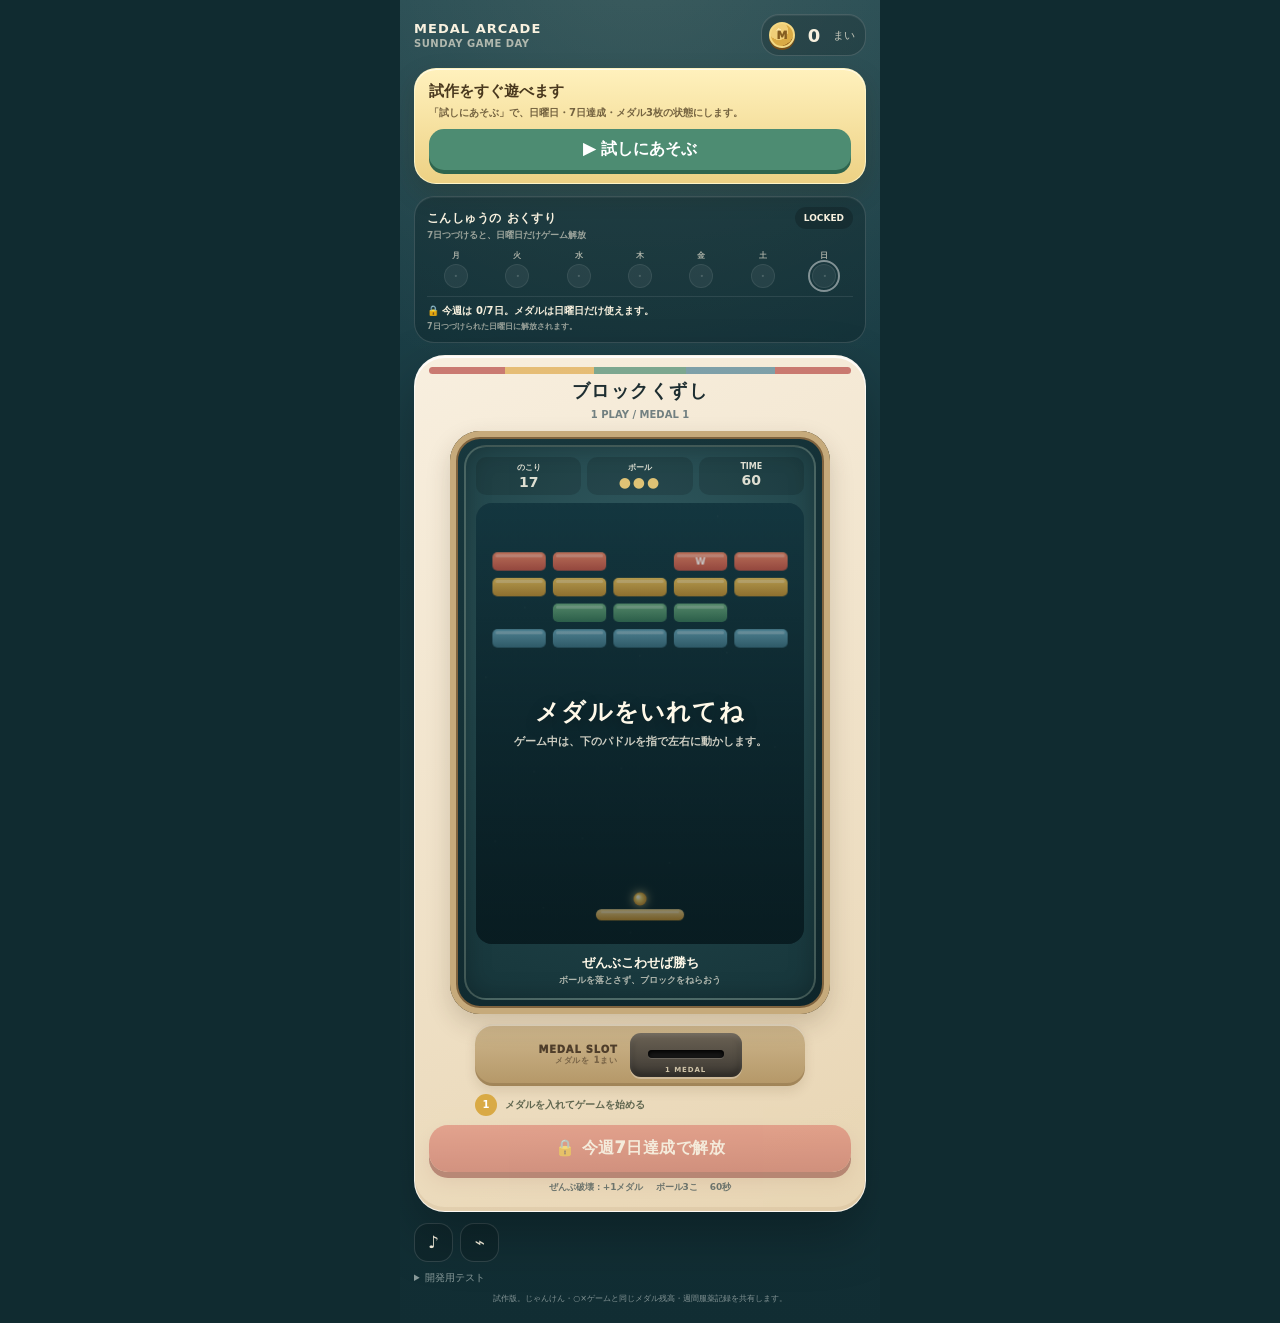
==== games/block-break/index.html @ 0f85711a "Update to おくすりメダル＋ v1.4" ====
<!doctype html>
<html lang="ja">
<head>
<meta charset="utf-8">
<meta name="viewport" content="width=device-width,initial-scale=1,viewport-fit=cover,user-scalable=no">
<meta name="theme-color" content="#18343a">
<title>ブロックくずしアーケード v0.1</title>
<script>if(new URLSearchParams(location.search).get('embed')==='1')document.documentElement.classList.add('embed');</script>
<style>
:root{--gold:#d9aa45;--gold2:#f0cf78;--red:#c95c52;--green:#4d8c72;--blue:#4f8295;--ink:#1e2e31;--shadow:0 22px 55px rgba(0,0,0,.28)}
*{box-sizing:border-box;-webkit-tap-highlight-color:transparent}
html,body{margin:0;width:100%;min-height:100%;background:#102b30;color:var(--ink);font-family:ui-rounded,"Hiragino Maru Gothic ProN","Yu Gothic",system-ui,sans-serif}
body{display:flex;justify-content:center;min-height:100dvh;overflow-x:hidden}
button{font:inherit;color:inherit}
#app{position:relative;width:min(100vw,480px);min-height:100dvh;padding:max(14px,env(safe-area-inset-top)) 14px max(18px,env(safe-area-inset-bottom));background:radial-gradient(circle at 50% -5%,rgba(255,244,197,.12),transparent 34%),linear-gradient(180deg,#214750 0%,#17383f 42%,#112d33 100%);overflow:hidden}
.topbar{display:flex;align-items:center;justify-content:space-between;gap:10px;margin-bottom:12px;color:#f8f1df}
.title{font-weight:900;letter-spacing:.08em;font-size:13px}.subtitle{display:block;font-weight:600;opacity:.64;font-size:10px;margin-top:2px;letter-spacing:.05em}
.wallet{display:flex;align-items:center;gap:8px;padding:7px 10px 7px 7px;border:1px solid rgba(255,255,255,.15);border-radius:18px;background:rgba(0,0,0,.16);box-shadow:inset 0 1px rgba(255,255,255,.06)}
.coinMini{width:26px;height:26px;border-radius:50%;display:grid;place-items:center;background:radial-gradient(circle at 35% 30%,#ffe9a7 0 10%,var(--gold2) 11% 44%,var(--gold) 45% 73%,#a57225 74% 100%);border:2px solid #f5d983;color:#845d20;font-size:11px;font-weight:1000;box-shadow:0 2px 0 #764d17}.wallet b{font-variant-numeric:tabular-nums;font-size:18px;min-width:22px;text-align:center}.wallet span{font-size:11px;opacity:.75}
.demoGuide{display:none;margin:0 0 12px;padding:13px 14px;border-radius:22px;background:linear-gradient(180deg,#fff1bd,#edd184);color:#49381e;box-shadow:0 10px 26px rgba(49,31,8,.18),inset 0 1px rgba(255,255,255,.7);border:1px solid rgba(255,245,200,.9)}.demoGuide.show{display:block}.demoGuide strong{display:block;font-size:15px;margin-bottom:4px}.demoGuide small{display:block;font-size:10px;line-height:1.5;font-weight:700;opacity:.75}.demoStart{margin-top:9px;width:100%;border:0;border-radius:15px;padding:10px 12px;background:#4d8c72;color:white;font-weight:1000;box-shadow:0 4px 0 #2f654e;cursor:pointer}
.weekCard{margin:0 0 12px;padding:10px 12px;border:1px solid rgba(255,255,255,.14);border-radius:20px;background:rgba(5,22,25,.28);color:#f8f1df;box-shadow:inset 0 1px rgba(255,255,255,.05)}
.weekHead{display:flex;align-items:flex-start;justify-content:space-between;gap:10px}.weekHead strong{font-size:12px;letter-spacing:.04em}.weekHead small{display:block;margin-top:2px;font-size:9px;opacity:.58;font-weight:700}.accessBadge{flex:0 0 auto;padding:6px 9px;border-radius:999px;background:rgba(0,0,0,.2);font-size:9px;font-weight:900}.accessBadge.open{background:rgba(77,140,114,.34);color:#dff7e9}.weekDays{display:grid;grid-template-columns:repeat(7,1fr);gap:4px;margin-top:8px}.dayCell{text-align:center;font-size:8px;font-weight:900;opacity:.65}.dayDot{width:24px;height:24px;max-width:100%;border-radius:50%;margin:3px auto 0;display:grid;place-items:center;background:rgba(255,255,255,.09);border:1px solid rgba(255,255,255,.12);color:rgba(255,255,255,.28);font-size:11px}.dayCell.done{opacity:1}.dayCell.done .dayDot{background:radial-gradient(circle at 35% 30%,#ffe9a7 0 9%,#e0b252 10% 52%,#a97425 53% 100%);border-color:#efd27e;color:#75501c}.dayCell.today .dayDot{outline:2px solid rgba(255,255,255,.7);outline-offset:2px}.weekStatus{margin-top:8px;padding-top:7px;border-top:1px solid rgba(255,255,255,.09);font-size:10px;font-weight:800;line-height:1.45}.weekStatus small{display:block;opacity:.58;font-size:8px;margin-top:2px}
.machine{position:relative;background:linear-gradient(155deg,#f8efdf,#e8d5b3);border-radius:31px;padding:15px 14px 17px;box-shadow:var(--shadow),inset 0 2px rgba(255,255,255,.85),inset 0 -4px rgba(117,78,34,.08);border:1px solid rgba(255,255,255,.66);overflow:hidden}.machine:before{content:"";position:absolute;left:14px;right:14px;top:11px;height:7px;border-radius:99px;background:linear-gradient(90deg,#b84d47 0 18%,#dfaa4d 18% 39%,#4d8c72 39% 61%,#4f8295 61% 82%,#b84d47 82%);opacity:.72}.marquee{text-align:center;margin-top:8px;margin-bottom:9px}.marquee strong{display:block;font-size:18px;letter-spacing:.08em}.marquee small{font-size:10px;color:#728081;font-weight:700}
.screenShell{position:relative;margin:0 auto;width:min(96%,380px);border-radius:30px;background:linear-gradient(145deg,#18383e,#0e252a);box-shadow:inset 0 0 0 6px #c6aa7b,inset 0 0 0 8px #80643f,0 10px 24px rgba(55,37,15,.18);padding:14px;overflow:hidden}.screenShell.powerOn{animation:screenPower .58s ease}@keyframes screenPower{0%{filter:brightness(.55)}35%{filter:brightness(1.4)}65%{filter:brightness(.92)}100%{filter:brightness(1)}}
.gameScreen{position:relative;border-radius:22px;background:radial-gradient(circle at 50% 24%,#315a60 0,#21454a 48%,#17363b 100%);border:2px solid rgba(230,219,185,.2);padding:10px;color:#fff9e9;box-shadow:inset 0 0 24px rgba(0,0,0,.25)}
.hud{display:grid;grid-template-columns:1fr 1fr 1fr;gap:6px;margin-bottom:8px}.hudItem{text-align:center;padding:5px 4px;border-radius:10px;background:rgba(0,0,0,.16);font-size:8px;font-weight:800;opacity:.85}.hudItem b{display:block;font-size:14px;margin-top:1px;font-variant-numeric:tabular-nums}.hudItem .balls{letter-spacing:2px;color:#ffd77b}
.canvasWrap{position:relative;width:100%;aspect-ratio:320/430;border-radius:16px;overflow:hidden;background:linear-gradient(#142f37,#0d252b);box-shadow:inset 0 0 0 1px rgba(255,255,255,.08)}canvas{display:block;width:100%;height:100%;touch-action:none}
.overlay{position:absolute;inset:0;display:grid;place-items:center;text-align:center;padding:20px;background:linear-gradient(rgba(6,21,25,.18),rgba(6,21,25,.48));pointer-events:none;opacity:0;transition:.2s}.overlay.show{opacity:1}.overlay strong{font-size:24px;letter-spacing:.05em;text-shadow:0 4px 14px rgba(0,0,0,.35)}.overlay small{display:block;margin-top:6px;font-size:11px;line-height:1.5;opacity:.8;font-weight:700}.overlay .big{font-size:46px}
.gameHint{text-align:center;min-height:34px;display:grid;place-items:center;margin:8px 0 1px}.gameHint strong{font-size:13px}.gameHint small{display:block;font-size:9px;margin-top:2px;opacity:.66;font-weight:700}
.medalInsert{margin:10px auto 0;width:min(100%,330px);display:flex;align-items:center;justify-content:center;gap:12px;padding:9px 12px;border-radius:18px;background:linear-gradient(180deg,#cfb88f,#b49767);box-shadow:inset 0 2px rgba(255,255,255,.45),inset 0 -3px rgba(72,45,17,.18),0 5px 12px rgba(73,47,20,.12)}.medalInsert .label{text-align:right;color:#4f3e2b;font-weight:1000;font-size:10px;line-height:1.25;letter-spacing:.08em}.medalInsert .label small{display:block;font-size:8px;opacity:.62}.medalSlot{position:relative;width:112px;height:44px;border-radius:11px;background:linear-gradient(180deg,#6b6254,#3d3933);box-shadow:inset 0 2px 5px rgba(255,255,255,.13),inset 0 -4px 8px rgba(0,0,0,.35),0 2px 0 rgba(255,255,255,.3);overflow:hidden}.medalSlot:before{content:"";position:absolute;left:18px;right:18px;top:17px;height:8px;border-radius:99px;background:#161616;box-shadow:inset 0 2px 4px #000,0 1px rgba(255,255,255,.15)}.medalSlot:after{content:"1 MEDAL";position:absolute;left:0;right:0;bottom:3px;text-align:center;color:#cfc3a8;font-size:7px;font-weight:900;letter-spacing:.13em}.medalSlot.flash{animation:slotFlash .52s ease}@keyframes slotFlash{35%{box-shadow:0 0 0 3px rgba(255,216,119,.6),0 0 28px rgba(255,198,70,.85),inset 0 0 15px rgba(255,225,134,.5)}}
.controls{margin-top:9px;display:grid;gap:8px}.playBtn{width:100%;border:0;border-radius:19px;padding:13px 15px;background:linear-gradient(180deg,#d86459,#b7443f);box-shadow:0 6px 0 #812e2b,0 10px 18px rgba(110,40,35,.19);color:white;font-weight:1000;letter-spacing:.03em;cursor:pointer}.playBtn:active:not(:disabled){transform:translateY(4px);box-shadow:0 2px 0 #812e2b}.playBtn:disabled{opacity:.48;cursor:default}.cost{opacity:.78;font-size:10px;margin-left:4px}.startSteps{margin:8px auto 0;width:min(100%,330px);display:flex;align-items:center;gap:8px;color:#5f664f;font-size:10px;font-weight:800}.startSteps b{width:22px;height:22px;border-radius:50%;display:grid;place-items:center;background:#d9aa45;color:white;flex:0 0 auto}
.rules{display:flex;justify-content:center;gap:12px;flex-wrap:wrap;margin-top:9px;color:#6c766f;font-size:9px;font-weight:800}.utility{margin-top:11px;display:flex;align-items:center;justify-content:space-between;gap:8px;color:#e6eee9}.toggles{display:flex;gap:7px}.iconBtn{width:39px;height:39px;border:1px solid rgba(255,255,255,.14);border-radius:14px;background:rgba(0,0,0,.14);color:#f7f1df;font-size:17px}.iconBtn[aria-pressed="false"]{opacity:.42}.devTools{margin-top:9px;color:#d8e2dd;font-size:10px}.devTools summary{cursor:pointer;opacity:.6}.testBtn{border:1px solid rgba(255,255,255,.14);border-radius:13px;background:rgba(0,0,0,.12);color:#e6eee9;padding:8px 10px;font-size:9px;font-weight:800;cursor:pointer}.note{margin:8px 5px 0;text-align:center;color:rgba(235,242,237,.52);font-size:8px;line-height:1.5}
.flyMedal{position:fixed;z-index:999;width:42px;height:42px;border-radius:50%;display:grid;place-items:center;background:radial-gradient(circle at 35% 30%,#fff0b4 0 10%,#f1d078 11% 44%,#d5a33d 45% 74%,#98601b 75% 100%);border:3px solid #f7da87;color:#7c5319;font-size:13px;font-weight:1000;box-shadow:0 7px 15px rgba(61,37,9,.32);pointer-events:none;opacity:0}.coinReward{position:absolute;left:50%;top:48%;z-index:60;width:60px;height:60px;border-radius:50%;display:grid;place-items:center;background:radial-gradient(circle at 34% 28%,#fff0b3 0 10%,#efcb70 11% 45%,#d6a643 46% 76%,#98631e 77% 100%);border:4px solid #f7db88;color:#7d541b;font-weight:1000;opacity:0;transform:translate(-50%,-50%) scale(.4);pointer-events:none;box-shadow:0 10px 24px rgba(77,46,11,.28)}.coinReward.go{animation:coinReward 1.1s cubic-bezier(.17,.78,.25,1) forwards}@keyframes coinReward{20%{opacity:1;transform:translate(-50%,-65%) scale(1.15) rotate(8deg)}68%{opacity:1;transform:translate(-50%,-92%) scale(1)}100%{opacity:0;transform:translate(-50%,-130%) scale(.75)}}
@media(max-width:360px){.screenShell{padding:11px}.gameScreen{padding:8px}.weekCard{padding:9px}.hudItem b{font-size:12px}}
@media(prefers-reduced-motion:reduce){*,*:before,*:after{animation-duration:.01ms!important;animation-iteration-count:1!important}}
</style>
<style id="arcade-embed-style">
html.embed,html.embed body{background:#173740!important;min-height:100%!important}
html.embed body{display:block!important;overflow:auto!important}
html.embed #app{width:100%!important;min-height:100vh!important;padding:8px!important;background:transparent!important}
html.embed .topbar,
html.embed .weekCard,
html.embed .utility,
html.embed .note,
html.embed .noteText,
html.embed .devTools,
html.embed details.devTools,
html.embed .demoGuide,
html.embed .startOverlay{display:none!important}
html.embed .machine{margin:0 auto!important;max-width:470px!important;box-shadow:none!important}
html.embed .screenShell{max-width:100%!important}
html.embed .gameScreen{max-height:none!important}
</style>
</head>
<body>
<div id="app">
  <header class="topbar"><div class="title">MEDAL ARCADE<span class="subtitle">SUNDAY GAME DAY</span></div><div class="wallet"><div class="coinMini">M</div><b id="medalCount">0</b><span>まい</span></div></header>
  <section class="demoGuide" id="demoGuide"><strong>試作をすぐ遊べます</strong><small>「試しにあそぶ」で、日曜日・7日達成・メダル3枚の状態にします。</small><button class="demoStart" id="demoStartBtn">▶ 試しにあそぶ</button></section>
  <section class="weekCard"><div class="weekHead"><div><strong>こんしゅうの おくすり</strong><small>7日つづけると、日曜日だけゲーム解放</small></div><span class="accessBadge" id="accessBadge">LOCKED</span></div><div class="weekDays" id="weekDays"></div><div class="weekStatus" id="weekStatus"></div></section>
  <main class="machine" id="machine">
    <div class="marquee"><strong>ブロックくずし</strong><small>1 PLAY / MEDAL 1</small></div>
    <section class="screenShell" id="screenShell"><div class="gameScreen">
      <div class="hud"><div class="hudItem">のこり<b id="brickCount">20</b></div><div class="hudItem">ボール<b class="balls" id="lifeCount">●●●</b></div><div class="hudItem">TIME<b id="timeCount">60</b></div></div>
      <div class="canvasWrap" id="canvasWrap"><canvas id="game" width="320" height="430" aria-label="ブロックくずしゲーム"></canvas><div class="overlay show" id="overlay"><div><strong>メダルをいれてね</strong><small>ゲーム中は、下のパドルを指で左右に動かします。</small></div></div></div>
      <div class="gameHint" id="gameHint"><div><strong>ぜんぶこわせば勝ち</strong><small>ボールを落とさず、ブロックをねらおう</small></div></div>
    </div></section>
    <div class="medalInsert"><div class="label">MEDAL SLOT<small>メダルを 1まい</small></div><div class="medalSlot" id="medalSlot"></div></div>
    <div class="startSteps" id="startSteps"><b>1</b><span>メダルを入れてゲームを始める</span></div>
    <div class="controls"><button class="playBtn" id="playBtn">🪙 メダルを入れてスタート <span class="cost">-1</span></button></div>
    <div class="rules"><span>ぜんぶ破壊：+1メダル</span><span>ボール3こ</span><span>60秒</span></div>
    <div class="coinReward" id="coinReward">+1</div>
  </main>
  <div class="utility"><div class="toggles"><button class="iconBtn" id="soundBtn" aria-label="音のオン・オフ" aria-pressed="true">♪</button><button class="iconBtn" id="vibeBtn" aria-label="振動のオン・オフ" aria-pressed="true">⌁</button></div></div>
  <details class="devTools"><summary>開発用テスト</summary><div class="utility"><button class="testBtn" id="testMedalBtn">今日の服薬完了 +1</button></div><div class="utility"><button class="testBtn" id="testWeekBtn">今週7日達成</button><button class="testBtn" id="testSundayBtn">日曜として確認</button></div></details>
  <p class="note">試作版。じゃんけん・○×ゲームと同じメダル残高・週間服薬記録を共有します。</p><div class="flyMedal" id="flyMedal">M</div>
</div>
<script>
(()=>{
'use strict';
const STORE='medicine-medal-arcade-wallet-v2',LEGACY_STORE='medicine-medal-arcade-wallet-v1',SETTINGS='medicine-medal-arcade-settings-v1',ADHERENCE='medicine-medal-weekly-adherence-v1',DEBUG='medicine-medal-arcade-debug-v1',TZ='Asia/Tokyo';
const W=320,H=430,ROUND_SEC=60;
const $=id=>document.getElementById(id);
const canvas=$('game'),ctx=canvas.getContext('2d');
const medalCount=$('medalCount'),playBtn=$('playBtn'),demoGuide=$('demoGuide'),demoStartBtn=$('demoStartBtn'),weekDays=$('weekDays'),weekStatus=$('weekStatus'),accessBadge=$('accessBadge'),medalSlot=$('medalSlot'),flyMedal=$('flyMedal'),screenShell=$('screenShell'),overlay=$('overlay'),brickCount=$('brickCount'),lifeCount=$('lifeCount'),timeCount=$('timeCount'),gameHint=$('gameHint'),coinReward=$('coinReward'),soundBtn=$('soundBtn'),vibeBtn=$('vibeBtn');
let wallet=loadWallet(),settings=loadJson(SETTINGS,{sound:true,vibe:true}),adherence=loadJson(ADHERENCE,{doneDates:{}}),debug=loadJson(DEBUG,{sunday:false});if(!adherence.doneDates)adherence.doneDates={};
let state='idle',audio=null,raf=0,last=0,roundEnd=0,lives=3,bricks=[],powerUps=[],particles=[],wideUntil=0,launchAt=0,shake=0;
let paddle={x:W/2-43,y:H-34,w:86,h:11,targetX:W/2};
let ball={x:W/2,y:H-53,r:6.5,vx:145,vy:-230,stuck:true};
initEvents();resetScene();renderAll();renderSettings();requestAnimationFrame(loop);

function initEvents(){
  playBtn.addEventListener('click',startPlay);demoStartBtn.addEventListener('click',enableDemo);
  soundBtn.addEventListener('click',()=>{settings.sound=!settings.sound;saveSettings();renderSettings();if(settings.sound)tone(520,.05,.025)});vibeBtn.addEventListener('click',()=>{settings.vibe=!settings.vibe;saveSettings();renderSettings();vibrate(8)});
  $('testMedalBtn').addEventListener('click',markMedicationDone);$('testWeekBtn').addEventListener('click',()=>{weekKeys().forEach(k=>adherence.doneDates[k]=true);saveAdherence();renderAll();tone(660,.06,.025);setTimeout(()=>tone(880,.08,.02),75)});$('testSundayBtn').addEventListener('click',()=>{debug.sunday=!debug.sunday;localStorage.setItem(DEBUG,JSON.stringify(debug));renderAll()});
  const move=e=>{const r=canvas.getBoundingClientRect(),x=(e.clientX-r.left)/r.width*W;paddle.targetX=clamp(x,24,W-24);if(state==='ready'&&ball.stuck){paddle.x=clamp(paddle.targetX-paddle.w/2,5,W-paddle.w-5);attachBall();}};
  canvas.addEventListener('pointerdown',e=>{canvas.setPointerCapture?.(e.pointerId);move(e)});canvas.addEventListener('pointermove',e=>{if(e.buttons||state==='playing'||state==='ready')move(e)});
}
function enableDemo(){debug.sunday=true;localStorage.setItem(DEBUG,JSON.stringify(debug));weekKeys().forEach(k=>adherence.doneDates[k]=true);saveAdherence();if(wallet<3){wallet=3;saveWallet()}renderAll();overlay.className='overlay show';overlay.innerHTML='<div><strong>じゅんびOK！</strong><small>下の「メダルを入れてスタート」を押してください。</small></div>';tone(523,.06,.025);setTimeout(()=>tone(659,.07,.025),80);setTimeout(()=>medalSlot.scrollIntoView({behavior:'smooth',block:'center'}),70)}
function startPlay(){if(['inserting','ready','playing'].includes(state))return;if(!isUnlocked()){showOverlay('まだ解放されていません',isSunday()?'今週7日すべての服薬で解放':'メダルは日曜日に使えます');tone(220,.08,.015);vibrate(10);return}if(wallet<1){showOverlay('メダルがありません','服薬できた日に1枚ずつ貯まります');tone(220,.08,.015);return}state='inserting';playBtn.disabled=true;showOverlay('メダル投入中','チャリン…');$('startSteps').innerHTML='<b>2</b><span>メダルが入ったら、パドルを左右に動かす</span>';animateMedalInsert()}
function animateMedalInsert(){const from=document.querySelector('.coinMini').getBoundingClientRect(),to=medalSlot.getBoundingClientRect(),sx=from.left+from.width/2-21,sy=from.top+from.height/2-21,ex=to.left+to.width/2-21,ey=to.top+14-21,dx=ex-sx,dy=ey-sy;flyMedal.style.left=sx+'px';flyMedal.style.top=sy+'px';flyMedal.style.opacity='1';const anim=flyMedal.animate([{transform:'translate(0,0) rotateY(0deg) scale(.76)',opacity:1},{transform:`translate(${dx*.45}px,${dy*.30-42}px) rotateY(420deg) rotateZ(16deg) scale(1.04)`,opacity:1,offset:.46},{transform:`translate(${dx}px,${dy}px) rotateY(810deg) scale(.78)`,opacity:1,offset:.84},{transform:`translate(${dx}px,${dy+12}px) rotateY(900deg) scale(.18,.75)`,opacity:0}],{duration:760,easing:'cubic-bezier(.22,.8,.28,1)',fill:'forwards'});tone(720,.025,.018,'triangle');setTimeout(()=>tone(890,.025,.015,'triangle'),180);setTimeout(()=>{wallet--;saveWallet();renderAll();medalSlot.classList.remove('flash');void medalSlot.offsetWidth;medalSlot.classList.add('flash');tone(1040,.035,.026,'triangle');setTimeout(()=>tone(640,.07,.025,'square'),45);vibrate([8,28,10])},625);anim.onfinish=()=>{flyMedal.style.opacity='0';flyMedal.getAnimations().forEach(a=>a.cancel());setTimeout(beginRound,120)}}
function beginRound(){state='ready';lives=3;wideUntil=0;powerUps=[];particles=[];paddle.w=86;paddle.x=W/2-paddle.w/2;paddle.targetX=W/2;makeBricks();resetBall();screenShell.classList.remove('powerOn');void screenShell.offsetWidth;screenShell.classList.add('powerOn');roundEnd=performance.now()+ROUND_SEC*1000;launchAt=performance.now()+1100;showOverlay('パドルを左右に！','ボールは自動でスタートします');$('startSteps').innerHTML='<b>2</b><span>画面を指で左右に動かして、パドルを操作</span>';tone(392,.05,.02);setTimeout(()=>tone(523,.06,.022),70);renderAll()}
function resetScene(){makeBricks();resetBall();}
function makeBricks(){bricks=[];const patterns=[
  [[1,1,1,1,1],[1,1,1,1,1],[1,1,1,1,1],[0,1,1,1,0]],
  [[1,1,1,1,1],[0,1,1,1,0],[1,1,1,1,1],[1,0,1,0,1]],
  [[0,1,1,1,0],[1,1,1,1,1],[1,1,1,1,1],[0,1,1,1,0]],
  [[1,1,0,1,1],[1,1,1,1,1],[0,1,1,1,0],[1,1,1,1,1]]
];const pat=patterns[Math.floor(Math.random()*patterns.length)],cols=5,bw=52,bh=18,gap=7,left=(W-(cols*bw+(cols-1)*gap))/2,top=48;let eligible=[];pat.forEach((row,r)=>row.forEach((on,c)=>{if(!on)return;const b={x:left+c*(bw+gap),y:top+r*(bh+gap),w:bw,h:bh,row:r,alive:true,power:false};bricks.push(b);eligible.push(b)}));if(eligible.length){eligible[Math.floor(Math.random()*eligible.length)].power=true}updateHud()}
function resetBall(){ball.x=paddle.x+paddle.w/2;ball.y=paddle.y-10;ball.vx=(Math.random()<.5?-1:1)*(125+Math.random()*45);ball.vy=-235;ball.stuck=true}
function attachBall(){ball.x=paddle.x+paddle.w/2;ball.y=paddle.y-ball.r-2}
function launchBall(){if(!ball.stuck)return;ball.stuck=false;state='playing';overlay.className='overlay';tone(600,.04,.022,'square');vibrate(5)}
function loop(t){const dt=Math.min(.033,(t-last||16.7)/1000);last=t;if(state==='ready'||state==='playing')update(dt,t);draw(t);raf=requestAnimationFrame(loop)}
function update(dt,t){paddle.w=t<wideUntil?118:86;paddle.x=lerp(paddle.x,clamp(paddle.targetX-paddle.w/2,5,W-paddle.w-5),Math.min(1,dt*16));if(ball.stuck){attachBall();if(t>=launchAt)launchBall()}else{stepBall(dt)}updatePowerUps(dt,t);updateParticles(dt);if(t>=roundEnd&&['ready','playing'].includes(state))finish(false,'じかんぎれ');updateHud();if(shake>0)shake=Math.max(0,shake-dt)}
function stepBall(dt){const steps=2;for(let s=0;s<steps;s++){const d=dt/steps;ball.x+=ball.vx*d;ball.y+=ball.vy*d;if(ball.x-ball.r<0){ball.x=ball.r;ball.vx=Math.abs(ball.vx);wallSound()}if(ball.x+ball.r>W){ball.x=W-ball.r;ball.vx=-Math.abs(ball.vx);wallSound()}if(ball.y-ball.r<0){ball.y=ball.r;ball.vy=Math.abs(ball.vy);wallSound()}
    if(ball.vy>0&&circleRect(ball,paddle)){ball.y=paddle.y-ball.r-1;const rel=clamp((ball.x-(paddle.x+paddle.w/2))/(paddle.w/2),-1,1),speed=clamp(Math.hypot(ball.vx,ball.vy)*1.018,245,330),vx=rel*speed*.83;ball.vx=vx;ball.vy=-Math.sqrt(Math.max(80,speed*speed-vx*vx));tone(520+Math.abs(rel)*120,.035,.018,'square');vibrate(3)}
    for(const b of bricks){if(!b.alive||!circleRect(ball,b))continue;b.alive=false;const cx=ball.x,cy=ball.y,prevX=cx-ball.vx*d,prevY=cy-ball.vy*d;if(prevY+ball.r<=b.y||prevY-ball.r>=b.y+b.h)ball.vy*=-1;else ball.vx*=-1;spawnBurst(b.x+b.w/2,b.y+b.h/2,b.row);if(b.power)spawnPower(b.x+b.w/2,b.y+b.h/2);tone(700+b.row*75,.035,.025,'square');vibrate(4);const speed=Math.min(340,Math.hypot(ball.vx,ball.vy)*1.006),ang=Math.atan2(ball.vy,ball.vx);ball.vx=Math.cos(ang)*speed;ball.vy=Math.sin(ang)*speed;updateHud();if(bricks.every(x=>!x.alive)){finish(true,'ぜんぶこわした！');return}break}
    if(ball.y-ball.r>H){loseBall();return}
  }}
function loseBall(){lives--;shake=.3;vibrate(15);tone(260,.08,.018,'sawtooth');if(lives<=0){finish(false,'ボールがなくなった');return}state='ready';resetBall();launchAt=performance.now()+950;showOverlay('もう1こ！',`のこりボール ${lives}`);setTimeout(()=>{if(state==='ready')overlay.className='overlay'},700);updateHud()}
function spawnPower(x,y){powerUps.push({x,y,w:22,h:12,vy:95,alive:true})}
function updatePowerUps(dt,t){for(const p of powerUps){if(!p.alive)continue;p.y+=p.vy*dt;if(rectHit(p,paddle)){p.alive=false;wideUntil=t+8000;tone(880,.06,.026,'triangle');setTimeout(()=>tone(1100,.08,.018,'triangle'),70);vibrate([5,25,8]);gameHint.innerHTML='<div><strong>WIDE!</strong><small>8秒だけパドルが広くなります</small></div>'}if(p.y>H+30)p.alive=false}}
function spawnBurst(x,y,row){for(let i=0;i<6;i++)particles.push({x,y,vx:(Math.random()-.5)*110,vy:(Math.random()-.7)*95,life:.45+Math.random()*.25,row})}
function updateParticles(dt){for(const p of particles){p.x+=p.vx*dt;p.y+=p.vy*dt;p.vy+=120*dt;p.life-=dt}particles=particles.filter(p=>p.life>0)}
function finish(win,reason){if(!['ready','playing'].includes(state))return;state='over';overlay.className='overlay show';if(win){overlay.innerHTML='<div><strong>クリア！</strong><small>メダルを1枚GET</small></div>';gameHint.innerHTML='<div><strong>かった！</strong><small>次の日曜日にも使えるメダルが増えました</small></div>';tone(523,.07,.028);setTimeout(()=>tone(659,.08,.03),85);setTimeout(()=>tone(784,.13,.035),170);vibrate([12,35,18]);setTimeout(awardMedal,280)}else{overlay.innerHTML=`<div><strong>今回はここまで</strong><small>${reason}</small></div>`;gameHint.innerHTML='<div><strong>ゲーム終了</strong><small>残りメダルがあれば、今日また挑戦できます</small></div>';tone(310,.08,.018);setTimeout(()=>tone(240,.12,.016),85);vibrate(16)}renderAll()}
function awardMedal(){coinReward.classList.remove('go');void coinReward.offsetWidth;coinReward.classList.add('go');setTimeout(()=>{wallet++;saveWallet();renderAll();coinPulseTop()},560)}
function draw(t){ctx.save();if(shake>0)ctx.translate((Math.random()-.5)*4,(Math.random()-.5)*3);ctx.clearRect(0,0,W,H);const g=ctx.createLinearGradient(0,0,0,H);g.addColorStop(0,'#173e48');g.addColorStop(1,'#0b2329');ctx.fillStyle=g;ctx.fillRect(0,0,W,H);drawStars(t);drawBricks();drawPowerUps();drawPaddle();drawBall();drawParticles();ctx.restore()}
function drawStars(t){ctx.fillStyle='rgba(255,255,255,.045)';for(let i=0;i<18;i++){const x=(i*47)%W,y=(i*83+(t*.006*(i%3+1)))%H;ctx.fillRect(x,y,1.5,1.5)}}
function drawBricks(){const colors=[['#e98769','#bd5549'],['#e6c05d','#b98c35'],['#6dae83','#39785b'],['#68a8bd','#3e7485']];for(const b of bricks){if(!b.alive)continue;const [a,c]=colors[b.row%colors.length],gr=ctx.createLinearGradient(0,b.y,0,b.y+b.h);gr.addColorStop(0,a);gr.addColorStop(1,c);ctx.fillStyle=gr;roundRect(ctx,b.x,b.y,b.w,b.h,5);ctx.fill();ctx.fillStyle='rgba(255,255,255,.25)';roundRect(ctx,b.x+3,b.y+2,b.w-6,3,2);ctx.fill();if(b.power){ctx.fillStyle='rgba(255,255,255,.95)';ctx.font='900 9px system-ui';ctx.textAlign='center';ctx.textBaseline='middle';ctx.fillText('W',b.x+b.w/2,b.y+b.h/2+1)}}}
function drawPaddle(){const gr=ctx.createLinearGradient(0,paddle.y,0,paddle.y+paddle.h);gr.addColorStop(0,'#ffe19a');gr.addColorStop(1,'#d59a32');ctx.fillStyle=gr;roundRect(ctx,paddle.x,paddle.y,paddle.w,paddle.h,6);ctx.fill();ctx.fillStyle='rgba(255,255,255,.32)';roundRect(ctx,paddle.x+5,paddle.y+2,paddle.w-10,2,2);ctx.fill()}
function drawBall(){ctx.save();ctx.shadowColor='rgba(255,240,170,.75)';ctx.shadowBlur=10;const gr=ctx.createRadialGradient(ball.x-2,ball.y-2,1,ball.x,ball.y,ball.r);gr.addColorStop(0,'#fffbe7');gr.addColorStop(.35,'#f8d66c');gr.addColorStop(1,'#c78c2b');ctx.fillStyle=gr;ctx.beginPath();ctx.arc(ball.x,ball.y,ball.r,0,Math.PI*2);ctx.fill();ctx.restore()}
function drawPowerUps(){for(const p of powerUps){if(!p.alive)continue;ctx.fillStyle='#7bc4d4';roundRect(ctx,p.x-p.w/2,p.y-p.h/2,p.w,p.h,6);ctx.fill();ctx.fillStyle='#fff';ctx.font='900 8px system-ui';ctx.textAlign='center';ctx.textBaseline='middle';ctx.fillText('W',p.x,p.y+.5)}}
function drawParticles(){for(const p of particles){ctx.globalAlpha=clamp(p.life/.6,0,1);ctx.fillStyle=['#ef8b70','#e8c35f','#6eae83','#69a9bd'][p.row%4];ctx.fillRect(p.x,p.y,4,4)}ctx.globalAlpha=1}
function showOverlay(main,sub){overlay.className='overlay show';overlay.innerHTML=`<div><strong>${main}</strong><small>${sub}</small></div>`}
function updateHud(){brickCount.textContent=bricks.filter(b=>b.alive).length;lifeCount.textContent='●'.repeat(Math.max(0,lives))+'○'.repeat(Math.max(0,3-lives));const remain=['ready','playing'].includes(state)?Math.max(0,Math.ceil((roundEnd-performance.now())/1000)):ROUND_SEC;timeCount.textContent=remain}
function circleRect(c,r){const nx=clamp(c.x,r.x,r.x+r.w),ny=clamp(c.y,r.y,r.y+r.h),dx=c.x-nx,dy=c.y-ny;return dx*dx+dy*dy<c.r*c.r}
function rectHit(a,b){return a.x-a.w/2<b.x+b.w&&a.x+a.w/2>b.x&&a.y-a.h/2<b.y+b.h&&a.y+a.h/2>b.y}
function roundRect(c,x,y,w,h,r){const rr=Math.min(r,w/2,h/2);c.beginPath();c.moveTo(x+rr,y);c.arcTo(x+w,y,x+w,y+h,rr);c.arcTo(x+w,y+h,x,y+h,rr);c.arcTo(x,y+h,x,y,rr);c.arcTo(x,y,x+w,y,rr);c.closePath()}
function wallSound(){tone(360,.018,.009,'square')}
function coinPulseTop(){document.querySelector('.coinMini').animate([{transform:'scale(1)'},{transform:'scale(1.28) rotate(-8deg)'},{transform:'scale(1)'}],{duration:360,easing:'cubic-bezier(.2,1.5,.35,1)'})}
function markMedicationDone(){const key=currentDateKey();if(adherence.doneDates[key])return;adherence.doneDates[key]=true;saveAdherence();wallet++;saveWallet();renderAll();coinPulseTop();tone(660,.06,.025);setTimeout(()=>tone(880,.08,.02),75)}
function renderAll(){renderWallet();renderWeek();renderAccess();updateHud()}
function renderWallet(){medalCount.textContent=wallet}
function renderWeek(){const keys=weekKeys(),names=['月','火','水','木','金','土','日'],today=currentDateKey();weekDays.innerHTML='';keys.forEach((k,i)=>{const d=document.createElement('div');d.className='dayCell'+(adherence.doneDates[k]?' done':'')+(k===today?' today':'');d.innerHTML=`${names[i]}<div class="dayDot">${adherence.doneDates[k]?'M':'・'}</div>`;weekDays.appendChild(d)});const count=keys.filter(k=>adherence.doneDates[k]).length;if(isUnlocked()){accessBadge.textContent='OPEN';accessBadge.classList.add('open');weekStatus.innerHTML=`🎮 <b>今日はゲームの日！</b> ${wallet}枚つかえます。<small>勝って増えたメダルも今日使えます。</small>`}else{accessBadge.textContent='LOCKED';accessBadge.classList.remove('open');weekStatus.innerHTML=`🔒 今週は ${count}/7日。メダルは日曜日だけ使えます。<small>7日つづけられた日曜日に解放されます。</small>`}$('testSundayBtn').textContent=debug.sunday?'実際の曜日に戻す':'日曜として確認';demoGuide.classList.toggle('show',!isUnlocked())}
function renderAccess(){const playable=isUnlocked()&&wallet>0&&(state==='idle'||state==='over');playBtn.disabled=!playable;if(['ready','playing','inserting'].includes(state)){playBtn.disabled=true;return}if(!isSunday())playBtn.innerHTML='🔒 日曜日に解放';else if(!weekComplete())playBtn.innerHTML='🔒 今週7日達成で解放';else if(wallet<1)playBtn.innerHTML='メダルがありません';else playBtn.innerHTML='🪙 メダルを入れてスタート <span class="cost">-1</span>'}
function isUnlocked(){return isSunday()&&weekComplete()}function isSunday(){return dayOfWeek(currentDateKey())===0}function weekComplete(){return weekKeys().every(k=>!!adherence.doneDates[k])}function weekKeys(){const start=weekStartKey(currentDateKey());return Array.from({length:7},(_,i)=>addDaysKey(start,i))}function currentDateKey(){const real=todayJstKey();return debug.sunday?addDaysKey(weekStartKey(real),6):real}function todayJstKey(){const parts=new Intl.DateTimeFormat('en-CA',{timeZone:TZ,year:'numeric',month:'2-digit',day:'2-digit'}).formatToParts(new Date()),p=Object.fromEntries(parts.filter(x=>x.type!=='literal').map(x=>[x.type,x.value]));return `${p.year}-${p.month}-${p.day}`}function weekStartKey(key){const d=parseKey(key),day=d.getUTCDay(),offset=(day+6)%7;d.setUTCDate(d.getUTCDate()-offset);return keyFromDate(d)}function addDaysKey(key,n){const d=parseKey(key);d.setUTCDate(d.getUTCDate()+n);return keyFromDate(d)}function dayOfWeek(key){return parseKey(key).getUTCDay()}function parseKey(key){return new Date(key+'T00:00:00Z')}function keyFromDate(d){return `${d.getUTCFullYear()}-${String(d.getUTCMonth()+1).padStart(2,'0')}-${String(d.getUTCDate()).padStart(2,'0')}`}
function saveWallet(){localStorage.setItem(STORE,String(wallet))}function saveSettings(){localStorage.setItem(SETTINGS,JSON.stringify(settings))}function saveAdherence(){localStorage.setItem(ADHERENCE,JSON.stringify(adherence))}function loadWallet(){const own=parseInt(localStorage.getItem(STORE),10);if(Number.isFinite(own))return own;const legacy=parseInt(localStorage.getItem(LEGACY_STORE),10),v=Number.isFinite(legacy)?legacy:0;localStorage.setItem(STORE,String(v));return v}function loadJson(k,f){try{return {...f,...JSON.parse(localStorage.getItem(k)||'{}')}}catch(_){return f}}function renderSettings(){soundBtn.setAttribute('aria-pressed',String(settings.sound));vibeBtn.setAttribute('aria-pressed',String(settings.vibe))}
function tone(freq,dur=.08,vol=.02,type='square'){if(!settings.sound)return;try{audio=audio||new (window.AudioContext||window.webkitAudioContext)();const o=audio.createOscillator(),g=audio.createGain();o.type=type;o.frequency.value=freq;g.gain.setValueAtTime(.0001,audio.currentTime);g.gain.exponentialRampToValueAtTime(vol,audio.currentTime+.008);g.gain.exponentialRampToValueAtTime(.0001,audio.currentTime+dur);o.connect(g);g.connect(audio.destination);o.start();o.stop(audio.currentTime+dur+.02)}catch(_){}}function vibrate(p){if(settings.vibe&&navigator.vibrate)navigator.vibrate(p)}function clamp(v,a,b){return Math.max(a,Math.min(b,v))}function lerp(a,b,t){return a+(b-a)*t}
})();
</script>
</body>
</html>
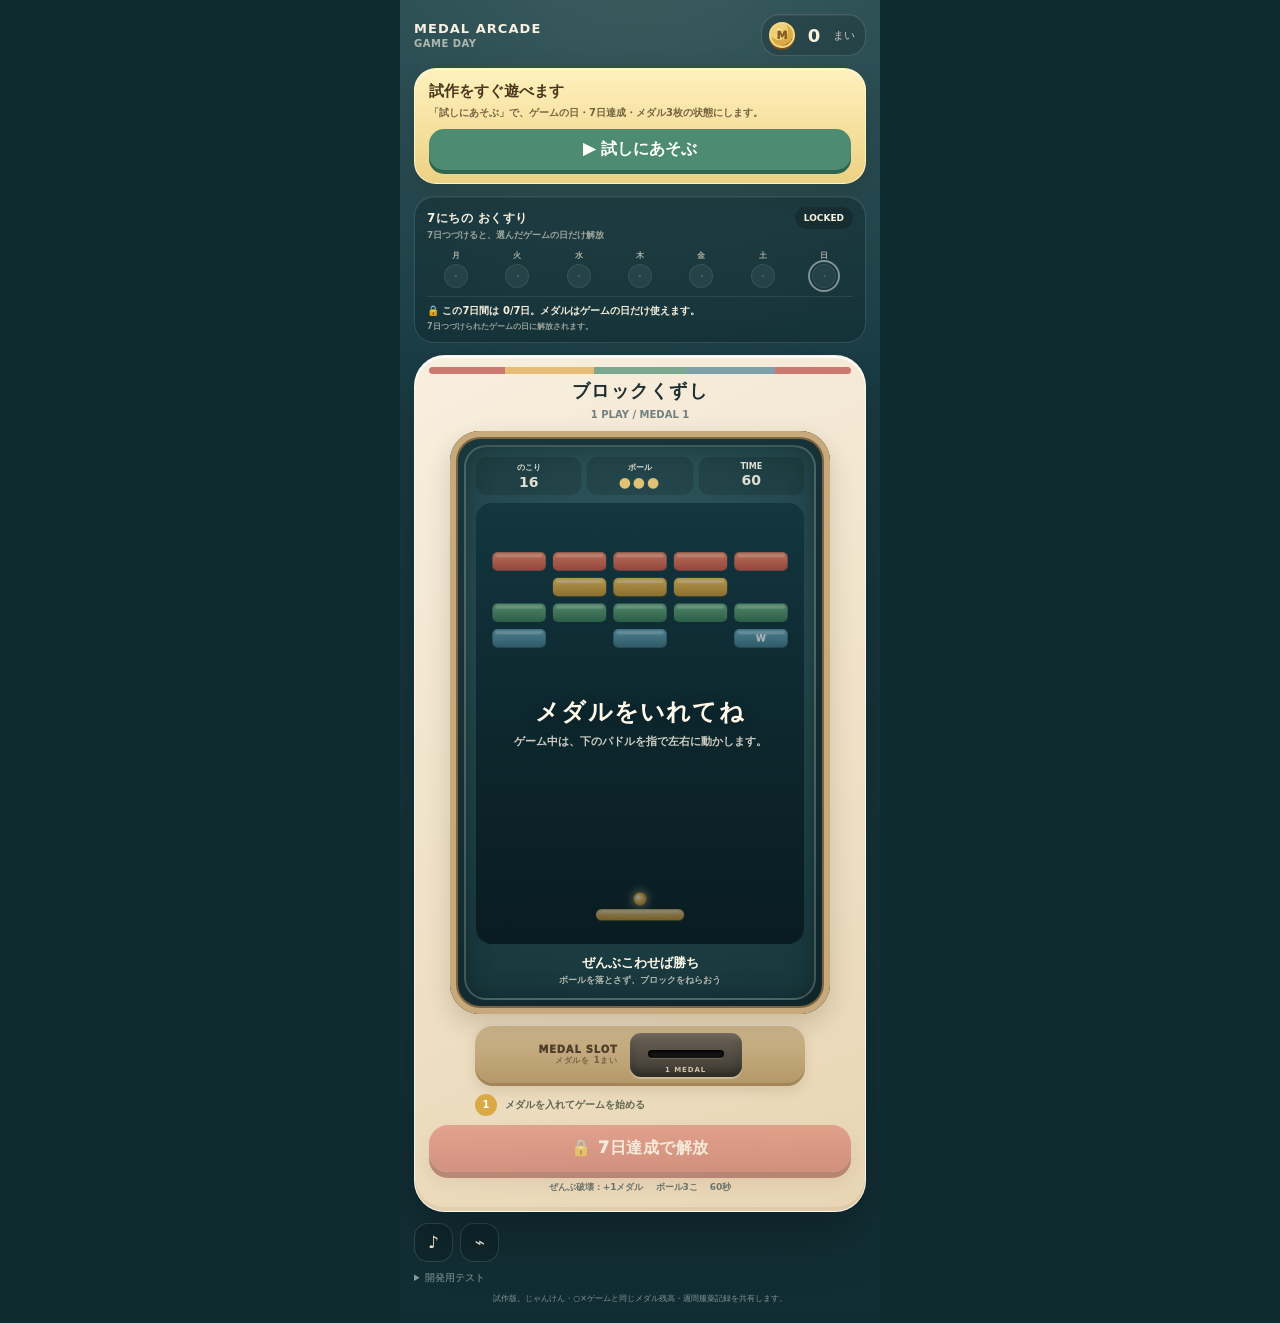
==== commit 6a260f42: "Add multi-day game schedule settings" ====
--- a/games/block-break/index.html
+++ b/games/block-break/index.html
@@ -54,9 +54,9 @@
 </head>
 <body>
 <div id="app">
-  <header class="topbar"><div class="title">MEDAL ARCADE<span class="subtitle">SUNDAY GAME DAY</span></div><div class="wallet"><div class="coinMini">M</div><b id="medalCount">0</b><span>まい</span></div></header>
-  <section class="demoGuide" id="demoGuide"><strong>試作をすぐ遊べます</strong><small>「試しにあそぶ」で、日曜日・7日達成・メダル3枚の状態にします。</small><button class="demoStart" id="demoStartBtn">▶ 試しにあそぶ</button></section>
-  <section class="weekCard"><div class="weekHead"><div><strong>こんしゅうの おくすり</strong><small>7日つづけると、日曜日だけゲーム解放</small></div><span class="accessBadge" id="accessBadge">LOCKED</span></div><div class="weekDays" id="weekDays"></div><div class="weekStatus" id="weekStatus"></div></section>
+  <header class="topbar"><div class="title">MEDAL ARCADE<span class="subtitle">GAME DAY</span></div><div class="wallet"><div class="coinMini">M</div><b id="medalCount">0</b><span>まい</span></div></header>
+  <section class="demoGuide" id="demoGuide"><strong>試作をすぐ遊べます</strong><small>「試しにあそぶ」で、ゲームの日・7日達成・メダル3枚の状態にします。</small><button class="demoStart" id="demoStartBtn">▶ 試しにあそぶ</button></section>
+  <section class="weekCard"><div class="weekHead"><div><strong>7にちの おくすり</strong><small>7日つづけると、選んだゲームの日だけ解放</small></div><span class="accessBadge" id="accessBadge">LOCKED</span></div><div class="weekDays" id="weekDays"></div><div class="weekStatus" id="weekStatus"></div></section>
   <main class="machine" id="machine">
     <div class="marquee"><strong>ブロックくずし</strong><small>1 PLAY / MEDAL 1</small></div>
     <section class="screenShell" id="screenShell"><div class="gameScreen">
@@ -71,13 +71,14 @@
     <div class="coinReward" id="coinReward">+1</div>
   </main>
   <div class="utility"><div class="toggles"><button class="iconBtn" id="soundBtn" aria-label="音のオン・オフ" aria-pressed="true">♪</button><button class="iconBtn" id="vibeBtn" aria-label="振動のオン・オフ" aria-pressed="true">⌁</button></div></div>
-  <details class="devTools"><summary>開発用テスト</summary><div class="utility"><button class="testBtn" id="testMedalBtn">今日の服薬完了 +1</button></div><div class="utility"><button class="testBtn" id="testWeekBtn">今週7日達成</button><button class="testBtn" id="testSundayBtn">日曜として確認</button></div></details>
+  <details class="devTools"><summary>開発用テスト</summary><div class="utility"><button class="testBtn" id="testMedalBtn">今日の服薬完了 +1</button></div><div class="utility"><button class="testBtn" id="testWeekBtn">7日達成</button><button class="testBtn" id="testSundayBtn">ゲームの日として確認</button></div></details>
   <p class="note">試作版。じゃんけん・○×ゲームと同じメダル残高・週間服薬記録を共有します。</p><div class="flyMedal" id="flyMedal">M</div>
 </div>
 <script>
 (()=>{
 'use strict';
 const STORE='medicine-medal-arcade-wallet-v2',LEGACY_STORE='medicine-medal-arcade-wallet-v1',SETTINGS='medicine-medal-arcade-settings-v1',ADHERENCE='medicine-medal-weekly-adherence-v1',DEBUG='medicine-medal-arcade-debug-v1',TZ='Asia/Tokyo';
+const PARENT_SETTINGS='medicine-medal-parent-settings-v1';
 const W=320,H=430,ROUND_SEC=60;
 const $=id=>document.getElementById(id);
 const canvas=$('game'),ctx=canvas.getContext('2d');
@@ -96,7 +97,7 @@
   canvas.addEventListener('pointerdown',e=>{canvas.setPointerCapture?.(e.pointerId);move(e)});canvas.addEventListener('pointermove',e=>{if(e.buttons||state==='playing'||state==='ready')move(e)});
 }
 function enableDemo(){debug.sunday=true;localStorage.setItem(DEBUG,JSON.stringify(debug));weekKeys().forEach(k=>adherence.doneDates[k]=true);saveAdherence();if(wallet<3){wallet=3;saveWallet()}renderAll();overlay.className='overlay show';overlay.innerHTML='<div><strong>じゅんびOK！</strong><small>下の「メダルを入れてスタート」を押してください。</small></div>';tone(523,.06,.025);setTimeout(()=>tone(659,.07,.025),80);setTimeout(()=>medalSlot.scrollIntoView({behavior:'smooth',block:'center'}),70)}
-function startPlay(){if(['inserting','ready','playing'].includes(state))return;if(!isUnlocked()){showOverlay('まだ解放されていません',isSunday()?'今週7日すべての服薬で解放':'メダルは日曜日に使えます');tone(220,.08,.015);vibrate(10);return}if(wallet<1){showOverlay('メダルがありません','服薬できた日に1枚ずつ貯まります');tone(220,.08,.015);return}state='inserting';playBtn.disabled=true;showOverlay('メダル投入中','チャリン…');$('startSteps').innerHTML='<b>2</b><span>メダルが入ったら、パドルを左右に動かす</span>';animateMedalInsert()}
+function startPlay(){if(['inserting','ready','playing'].includes(state))return;if(!isUnlocked()){showOverlay('まだ解放されていません',isGameDay()?'今週7日すべての服薬で解放':'メダルはゲームの日に使えます');tone(220,.08,.015);vibrate(10);return}if(wallet<1){showOverlay('メダルがありません','服薬できた日に1枚ずつ貯まります');tone(220,.08,.015);return}state='inserting';playBtn.disabled=true;showOverlay('メダル投入中','チャリン…');$('startSteps').innerHTML='<b>2</b><span>メダルが入ったら、パドルを左右に動かす</span>';animateMedalInsert()}
 function animateMedalInsert(){const from=document.querySelector('.coinMini').getBoundingClientRect(),to=medalSlot.getBoundingClientRect(),sx=from.left+from.width/2-21,sy=from.top+from.height/2-21,ex=to.left+to.width/2-21,ey=to.top+14-21,dx=ex-sx,dy=ey-sy;flyMedal.style.left=sx+'px';flyMedal.style.top=sy+'px';flyMedal.style.opacity='1';const anim=flyMedal.animate([{transform:'translate(0,0) rotateY(0deg) scale(.76)',opacity:1},{transform:`translate(${dx*.45}px,${dy*.30-42}px) rotateY(420deg) rotateZ(16deg) scale(1.04)`,opacity:1,offset:.46},{transform:`translate(${dx}px,${dy}px) rotateY(810deg) scale(.78)`,opacity:1,offset:.84},{transform:`translate(${dx}px,${dy+12}px) rotateY(900deg) scale(.18,.75)`,opacity:0}],{duration:760,easing:'cubic-bezier(.22,.8,.28,1)',fill:'forwards'});tone(720,.025,.018,'triangle');setTimeout(()=>tone(890,.025,.015,'triangle'),180);setTimeout(()=>{wallet--;saveWallet();renderAll();medalSlot.classList.remove('flash');void medalSlot.offsetWidth;medalSlot.classList.add('flash');tone(1040,.035,.026,'triangle');setTimeout(()=>tone(640,.07,.025,'square'),45);vibrate([8,28,10])},625);anim.onfinish=()=>{flyMedal.style.opacity='0';flyMedal.getAnimations().forEach(a=>a.cancel());setTimeout(beginRound,120)}}
 function beginRound(){state='ready';lives=3;wideUntil=0;powerUps=[];particles=[];paddle.w=86;paddle.x=W/2-paddle.w/2;paddle.targetX=W/2;makeBricks();resetBall();screenShell.classList.remove('powerOn');void screenShell.offsetWidth;screenShell.classList.add('powerOn');roundEnd=performance.now()+ROUND_SEC*1000;launchAt=performance.now()+1100;showOverlay('パドルを左右に！','ボールは自動でスタートします');$('startSteps').innerHTML='<b>2</b><span>画面を指で左右に動かして、パドルを操作</span>';tone(392,.05,.02);setTimeout(()=>tone(523,.06,.022),70);renderAll()}
 function resetScene(){makeBricks();resetBall();}
@@ -121,7 +122,7 @@
 function updatePowerUps(dt,t){for(const p of powerUps){if(!p.alive)continue;p.y+=p.vy*dt;if(rectHit(p,paddle)){p.alive=false;wideUntil=t+8000;tone(880,.06,.026,'triangle');setTimeout(()=>tone(1100,.08,.018,'triangle'),70);vibrate([5,25,8]);gameHint.innerHTML='<div><strong>WIDE!</strong><small>8秒だけパドルが広くなります</small></div>'}if(p.y>H+30)p.alive=false}}
 function spawnBurst(x,y,row){for(let i=0;i<6;i++)particles.push({x,y,vx:(Math.random()-.5)*110,vy:(Math.random()-.7)*95,life:.45+Math.random()*.25,row})}
 function updateParticles(dt){for(const p of particles){p.x+=p.vx*dt;p.y+=p.vy*dt;p.vy+=120*dt;p.life-=dt}particles=particles.filter(p=>p.life>0)}
-function finish(win,reason){if(!['ready','playing'].includes(state))return;state='over';overlay.className='overlay show';if(win){overlay.innerHTML='<div><strong>クリア！</strong><small>メダルを1枚GET</small></div>';gameHint.innerHTML='<div><strong>かった！</strong><small>次の日曜日にも使えるメダルが増えました</small></div>';tone(523,.07,.028);setTimeout(()=>tone(659,.08,.03),85);setTimeout(()=>tone(784,.13,.035),170);vibrate([12,35,18]);setTimeout(awardMedal,280)}else{overlay.innerHTML=`<div><strong>今回はここまで</strong><small>${reason}</small></div>`;gameHint.innerHTML='<div><strong>ゲーム終了</strong><small>残りメダルがあれば、今日また挑戦できます</small></div>';tone(310,.08,.018);setTimeout(()=>tone(240,.12,.016),85);vibrate(16)}renderAll()}
+function finish(win,reason){if(!['ready','playing'].includes(state))return;state='over';overlay.className='overlay show';if(win){overlay.innerHTML='<div><strong>クリア！</strong><small>メダルを1枚GET</small></div>';gameHint.innerHTML='<div><strong>かった！</strong><small>次のゲームの日にも使えるメダルが増えました</small></div>';tone(523,.07,.028);setTimeout(()=>tone(659,.08,.03),85);setTimeout(()=>tone(784,.13,.035),170);vibrate([12,35,18]);setTimeout(awardMedal,280)}else{overlay.innerHTML=`<div><strong>今回はここまで</strong><small>${reason}</small></div>`;gameHint.innerHTML='<div><strong>ゲーム終了</strong><small>残りメダルがあれば、今日また挑戦できます</small></div>';tone(310,.08,.018);setTimeout(()=>tone(240,.12,.016),85);vibrate(16)}renderAll()}
 function awardMedal(){coinReward.classList.remove('go');void coinReward.offsetWidth;coinReward.classList.add('go');setTimeout(()=>{wallet++;saveWallet();renderAll();coinPulseTop()},560)}
 function draw(t){ctx.save();if(shake>0)ctx.translate((Math.random()-.5)*4,(Math.random()-.5)*3);ctx.clearRect(0,0,W,H);const g=ctx.createLinearGradient(0,0,0,H);g.addColorStop(0,'#173e48');g.addColorStop(1,'#0b2329');ctx.fillStyle=g;ctx.fillRect(0,0,W,H);drawStars(t);drawBricks();drawPowerUps();drawPaddle();drawBall();drawParticles();ctx.restore()}
 function drawStars(t){ctx.fillStyle='rgba(255,255,255,.045)';for(let i=0;i<18;i++){const x=(i*47)%W,y=(i*83+(t*.006*(i%3+1)))%H;ctx.fillRect(x,y,1.5,1.5)}}
@@ -140,9 +141,10 @@
 function markMedicationDone(){const key=currentDateKey();if(adherence.doneDates[key])return;adherence.doneDates[key]=true;saveAdherence();wallet++;saveWallet();renderAll();coinPulseTop();tone(660,.06,.025);setTimeout(()=>tone(880,.08,.02),75)}
 function renderAll(){renderWallet();renderWeek();renderAccess();updateHud()}
 function renderWallet(){medalCount.textContent=wallet}
-function renderWeek(){const keys=weekKeys(),names=['月','火','水','木','金','土','日'],today=currentDateKey();weekDays.innerHTML='';keys.forEach((k,i)=>{const d=document.createElement('div');d.className='dayCell'+(adherence.doneDates[k]?' done':'')+(k===today?' today':'');d.innerHTML=`${names[i]}<div class="dayDot">${adherence.doneDates[k]?'M':'・'}</div>`;weekDays.appendChild(d)});const count=keys.filter(k=>adherence.doneDates[k]).length;if(isUnlocked()){accessBadge.textContent='OPEN';accessBadge.classList.add('open');weekStatus.innerHTML=`🎮 <b>今日はゲームの日！</b> ${wallet}枚つかえます。<small>勝って増えたメダルも今日使えます。</small>`}else{accessBadge.textContent='LOCKED';accessBadge.classList.remove('open');weekStatus.innerHTML=`🔒 今週は ${count}/7日。メダルは日曜日だけ使えます。<small>7日つづけられた日曜日に解放されます。</small>`}$('testSundayBtn').textContent=debug.sunday?'実際の曜日に戻す':'日曜として確認';demoGuide.classList.toggle('show',!isUnlocked())}
-function renderAccess(){const playable=isUnlocked()&&wallet>0&&(state==='idle'||state==='over');playBtn.disabled=!playable;if(['ready','playing','inserting'].includes(state)){playBtn.disabled=true;return}if(!isSunday())playBtn.innerHTML='🔒 日曜日に解放';else if(!weekComplete())playBtn.innerHTML='🔒 今週7日達成で解放';else if(wallet<1)playBtn.innerHTML='メダルがありません';else playBtn.innerHTML='🪙 メダルを入れてスタート <span class="cost">-1</span>'}
-function isUnlocked(){return isSunday()&&weekComplete()}function isSunday(){return dayOfWeek(currentDateKey())===0}function weekComplete(){return weekKeys().every(k=>!!adherence.doneDates[k])}function weekKeys(){const start=weekStartKey(currentDateKey());return Array.from({length:7},(_,i)=>addDaysKey(start,i))}function currentDateKey(){const real=todayJstKey();return debug.sunday?addDaysKey(weekStartKey(real),6):real}function todayJstKey(){const parts=new Intl.DateTimeFormat('en-CA',{timeZone:TZ,year:'numeric',month:'2-digit',day:'2-digit'}).formatToParts(new Date()),p=Object.fromEntries(parts.filter(x=>x.type!=='literal').map(x=>[x.type,x.value]));return `${p.year}-${p.month}-${p.day}`}function weekStartKey(key){const d=parseKey(key),day=d.getUTCDay(),offset=(day+6)%7;d.setUTCDate(d.getUTCDate()-offset);return keyFromDate(d)}function addDaysKey(key,n){const d=parseKey(key);d.setUTCDate(d.getUTCDate()+n);return keyFromDate(d)}function dayOfWeek(key){return parseKey(key).getUTCDay()}function parseKey(key){return new Date(key+'T00:00:00Z')}function keyFromDate(d){return `${d.getUTCFullYear()}-${String(d.getUTCMonth()+1).padStart(2,'0')}-${String(d.getUTCDate()).padStart(2,'0')}`}
+function renderWeek(){const keys=weekKeys(),names=['日','月','火','水','木','金','土'],today=currentDateKey();weekDays.innerHTML='';keys.forEach((k,i)=>{const d=document.createElement('div');d.className='dayCell'+(adherence.doneDates[k]?' done':'')+(k===today?' today':'');d.innerHTML=`${names[dayOfWeek(k)]}<div class="dayDot">${adherence.doneDates[k]?'M':'・'}</div>`;weekDays.appendChild(d)});const count=keys.filter(k=>adherence.doneDates[k]).length;if(isUnlocked()){accessBadge.textContent='OPEN';accessBadge.classList.add('open');weekStatus.innerHTML=`🎮 <b>今日はゲームの日！</b> ${wallet}枚つかえます。<small>勝って増えたメダルも今日使えます。</small>`}else{accessBadge.textContent='LOCKED';accessBadge.classList.remove('open');weekStatus.innerHTML=`🔒 この7日間は ${count}/7日。メダルはゲームの日だけ使えます。<small>7日つづけられたゲームの日に解放されます。</small>`}$('testSundayBtn').textContent=debug.sunday?'実際の曜日に戻す':'ゲームの日として確認';demoGuide.classList.toggle('show',!isUnlocked())}
+function renderAccess(){const playable=isUnlocked()&&wallet>0&&(state==='idle'||state==='over');playBtn.disabled=!playable;if(['ready','playing','inserting'].includes(state)){playBtn.disabled=true;return}if(!isGameDay())playBtn.innerHTML='🔒 ゲームの日に解放';else if(!weekComplete())playBtn.innerHTML='🔒 7日達成で解放';else if(wallet<1)playBtn.innerHTML='メダルがありません';else playBtn.innerHTML='🪙 メダルを入れてスタート <span class="cost">-1</span>'}
+function getGameDays(){try{const raw=JSON.parse(localStorage.getItem(PARENT_SETTINGS)||'{}');const src=Array.isArray(raw.gameDays)?raw.gameDays:(Number.isInteger(Number(raw.gameDay))?[Number(raw.gameDay)]:[0]);const days=[...new Set(src.map(Number).filter(d=>Number.isInteger(d)&&d>=0&&d<=6))];return days.length?days:[0]}catch(_){return[0]}}
+function isUnlocked(){return isGameDay()&&weekComplete()}function isGameDay(){return getGameDays().includes(dayOfWeek(currentDateKey()))}function weekComplete(){return weekKeys().every(k=>!!adherence.doneDates[k])}function weekKeys(){const today=currentDateKey(),start=addDaysKey(today,-6);return Array.from({length:7},(_,i)=>addDaysKey(start,i))}function currentDateKey(){const real=todayJstKey();if(!debug.sunday)return real;const cur=dayOfWeek(real),delta=Math.min(...getGameDays().map(d=>(d-cur+7)%7));return addDaysKey(real,delta)}function todayJstKey(){const parts=new Intl.DateTimeFormat('en-CA',{timeZone:TZ,year:'numeric',month:'2-digit',day:'2-digit'}).formatToParts(new Date()),p=Object.fromEntries(parts.filter(x=>x.type!=='literal').map(x=>[x.type,x.value]));return `${p.year}-${p.month}-${p.day}`}function weekStartKey(key){const d=parseKey(key),day=d.getUTCDay(),offset=(day+6)%7;d.setUTCDate(d.getUTCDate()-offset);return keyFromDate(d)}function addDaysKey(key,n){const d=parseKey(key);d.setUTCDate(d.getUTCDate()+n);return keyFromDate(d)}function dayOfWeek(key){return parseKey(key).getUTCDay()}function parseKey(key){return new Date(key+'T00:00:00Z')}function keyFromDate(d){return `${d.getUTCFullYear()}-${String(d.getUTCMonth()+1).padStart(2,'0')}-${String(d.getUTCDate()).padStart(2,'0')}`}
 function saveWallet(){localStorage.setItem(STORE,String(wallet))}function saveSettings(){localStorage.setItem(SETTINGS,JSON.stringify(settings))}function saveAdherence(){localStorage.setItem(ADHERENCE,JSON.stringify(adherence))}function loadWallet(){const own=parseInt(localStorage.getItem(STORE),10);if(Number.isFinite(own))return own;const legacy=parseInt(localStorage.getItem(LEGACY_STORE),10),v=Number.isFinite(legacy)?legacy:0;localStorage.setItem(STORE,String(v));return v}function loadJson(k,f){try{return {...f,...JSON.parse(localStorage.getItem(k)||'{}')}}catch(_){return f}}function renderSettings(){soundBtn.setAttribute('aria-pressed',String(settings.sound));vibeBtn.setAttribute('aria-pressed',String(settings.vibe))}
 function tone(freq,dur=.08,vol=.02,type='square'){if(!settings.sound)return;try{audio=audio||new (window.AudioContext||window.webkitAudioContext)();const o=audio.createOscillator(),g=audio.createGain();o.type=type;o.frequency.value=freq;g.gain.setValueAtTime(.0001,audio.currentTime);g.gain.exponentialRampToValueAtTime(vol,audio.currentTime+.008);g.gain.exponentialRampToValueAtTime(.0001,audio.currentTime+dur);o.connect(g);g.connect(audio.destination);o.start();o.stop(audio.currentTime+dur+.02)}catch(_){}}function vibrate(p){if(settings.vibe&&navigator.vibrate)navigator.vibrate(p)}function clamp(v,a,b){return Math.max(a,Math.min(b,v))}function lerp(a,b,t){return a+(b-a)*t}
 })();
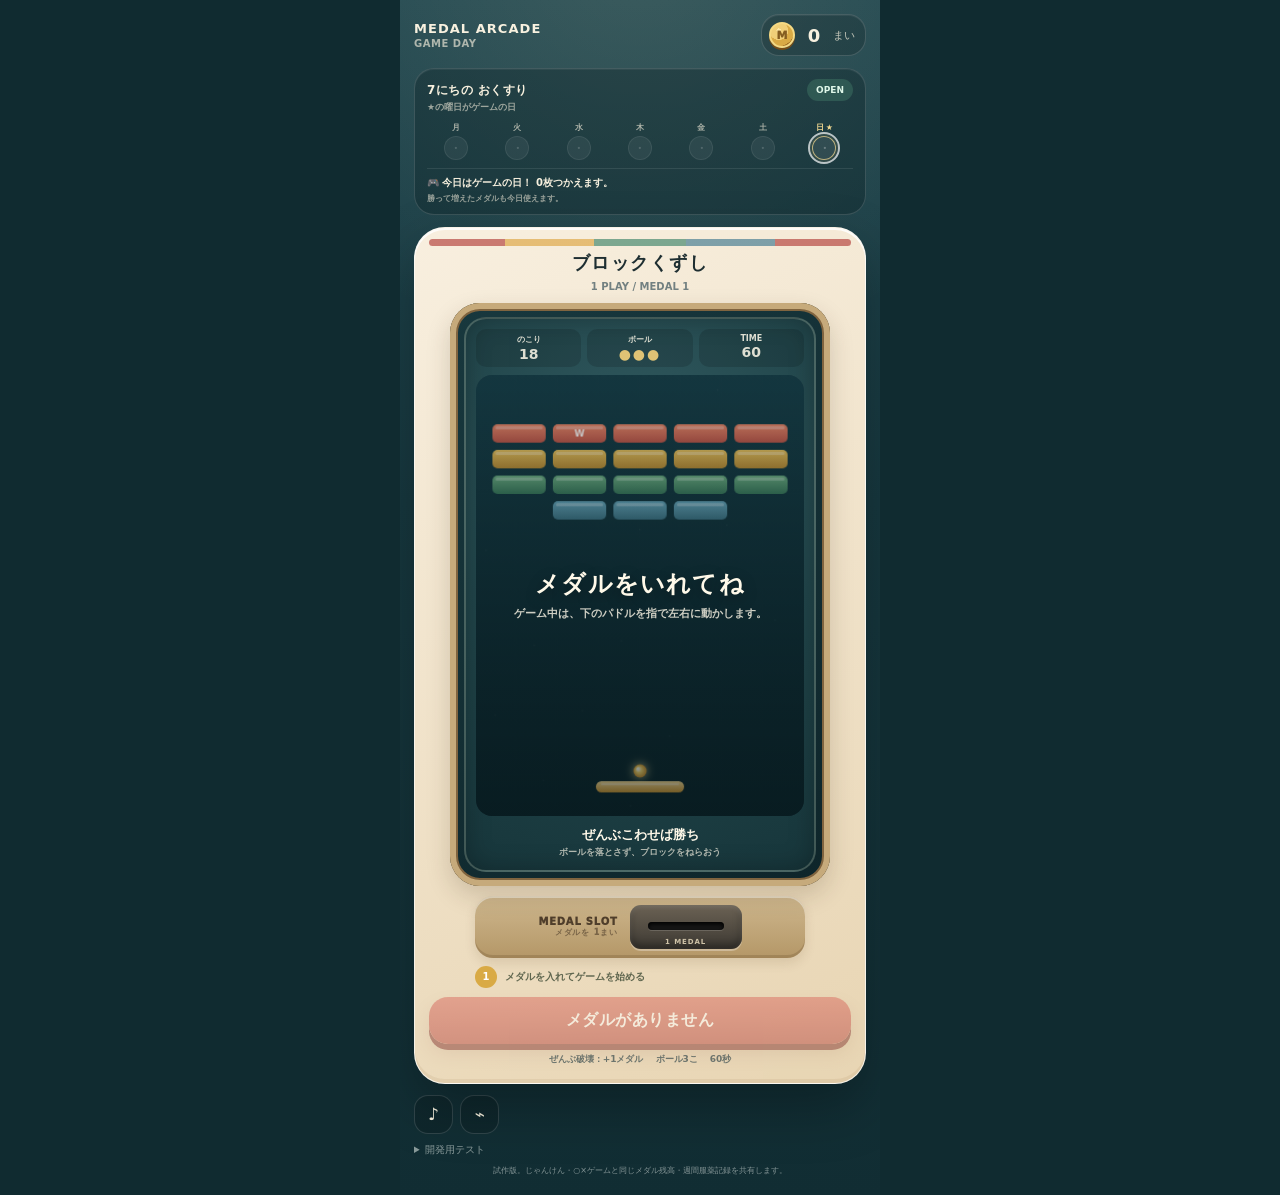
==== commit d3056e55: "Fix game day unlock and highlight schedule" ====
--- a/games/block-break/index.html
+++ b/games/block-break/index.html
@@ -19,7 +19,7 @@
 .coinMini{width:26px;height:26px;border-radius:50%;display:grid;place-items:center;background:radial-gradient(circle at 35% 30%,#ffe9a7 0 10%,var(--gold2) 11% 44%,var(--gold) 45% 73%,#a57225 74% 100%);border:2px solid #f5d983;color:#845d20;font-size:11px;font-weight:1000;box-shadow:0 2px 0 #764d17}.wallet b{font-variant-numeric:tabular-nums;font-size:18px;min-width:22px;text-align:center}.wallet span{font-size:11px;opacity:.75}
 .demoGuide{display:none;margin:0 0 12px;padding:13px 14px;border-radius:22px;background:linear-gradient(180deg,#fff1bd,#edd184);color:#49381e;box-shadow:0 10px 26px rgba(49,31,8,.18),inset 0 1px rgba(255,255,255,.7);border:1px solid rgba(255,245,200,.9)}.demoGuide.show{display:block}.demoGuide strong{display:block;font-size:15px;margin-bottom:4px}.demoGuide small{display:block;font-size:10px;line-height:1.5;font-weight:700;opacity:.75}.demoStart{margin-top:9px;width:100%;border:0;border-radius:15px;padding:10px 12px;background:#4d8c72;color:white;font-weight:1000;box-shadow:0 4px 0 #2f654e;cursor:pointer}
 .weekCard{margin:0 0 12px;padding:10px 12px;border:1px solid rgba(255,255,255,.14);border-radius:20px;background:rgba(5,22,25,.28);color:#f8f1df;box-shadow:inset 0 1px rgba(255,255,255,.05)}
-.weekHead{display:flex;align-items:flex-start;justify-content:space-between;gap:10px}.weekHead strong{font-size:12px;letter-spacing:.04em}.weekHead small{display:block;margin-top:2px;font-size:9px;opacity:.58;font-weight:700}.accessBadge{flex:0 0 auto;padding:6px 9px;border-radius:999px;background:rgba(0,0,0,.2);font-size:9px;font-weight:900}.accessBadge.open{background:rgba(77,140,114,.34);color:#dff7e9}.weekDays{display:grid;grid-template-columns:repeat(7,1fr);gap:4px;margin-top:8px}.dayCell{text-align:center;font-size:8px;font-weight:900;opacity:.65}.dayDot{width:24px;height:24px;max-width:100%;border-radius:50%;margin:3px auto 0;display:grid;place-items:center;background:rgba(255,255,255,.09);border:1px solid rgba(255,255,255,.12);color:rgba(255,255,255,.28);font-size:11px}.dayCell.done{opacity:1}.dayCell.done .dayDot{background:radial-gradient(circle at 35% 30%,#ffe9a7 0 9%,#e0b252 10% 52%,#a97425 53% 100%);border-color:#efd27e;color:#75501c}.dayCell.today .dayDot{outline:2px solid rgba(255,255,255,.7);outline-offset:2px}.weekStatus{margin-top:8px;padding-top:7px;border-top:1px solid rgba(255,255,255,.09);font-size:10px;font-weight:800;line-height:1.45}.weekStatus small{display:block;opacity:.58;font-size:8px;margin-top:2px}
+.weekHead{display:flex;align-items:flex-start;justify-content:space-between;gap:10px}.weekHead strong{font-size:12px;letter-spacing:.04em}.weekHead small{display:block;margin-top:2px;font-size:9px;opacity:.58;font-weight:700}.accessBadge{flex:0 0 auto;padding:6px 9px;border-radius:999px;background:rgba(0,0,0,.2);font-size:9px;font-weight:900}.accessBadge.open{background:rgba(77,140,114,.34);color:#dff7e9}.weekDays{display:grid;grid-template-columns:repeat(7,1fr);gap:4px;margin-top:8px}.dayCell{text-align:center;font-size:8px;font-weight:900;opacity:.65}.dayCell.gameDay{color:#f3d990;opacity:1}.gameDayMark{margin-left:2px;color:#f3d990;font-size:8px}.dayCell.gameDay .dayDot{border-color:rgba(243,217,144,.72);box-shadow:0 0 0 2px rgba(243,217,144,.10)}.dayDot{width:24px;height:24px;max-width:100%;border-radius:50%;margin:3px auto 0;display:grid;place-items:center;background:rgba(255,255,255,.09);border:1px solid rgba(255,255,255,.12);color:rgba(255,255,255,.28);font-size:11px}.dayCell.done{opacity:1}.dayCell.done .dayDot{background:radial-gradient(circle at 35% 30%,#ffe9a7 0 9%,#e0b252 10% 52%,#a97425 53% 100%);border-color:#efd27e;color:#75501c}.dayCell.today .dayDot{outline:2px solid rgba(255,255,255,.7);outline-offset:2px}.weekStatus{margin-top:8px;padding-top:7px;border-top:1px solid rgba(255,255,255,.09);font-size:10px;font-weight:800;line-height:1.45}.weekStatus small{display:block;opacity:.58;font-size:8px;margin-top:2px}
 .machine{position:relative;background:linear-gradient(155deg,#f8efdf,#e8d5b3);border-radius:31px;padding:15px 14px 17px;box-shadow:var(--shadow),inset 0 2px rgba(255,255,255,.85),inset 0 -4px rgba(117,78,34,.08);border:1px solid rgba(255,255,255,.66);overflow:hidden}.machine:before{content:"";position:absolute;left:14px;right:14px;top:11px;height:7px;border-radius:99px;background:linear-gradient(90deg,#b84d47 0 18%,#dfaa4d 18% 39%,#4d8c72 39% 61%,#4f8295 61% 82%,#b84d47 82%);opacity:.72}.marquee{text-align:center;margin-top:8px;margin-bottom:9px}.marquee strong{display:block;font-size:18px;letter-spacing:.08em}.marquee small{font-size:10px;color:#728081;font-weight:700}
 .screenShell{position:relative;margin:0 auto;width:min(96%,380px);border-radius:30px;background:linear-gradient(145deg,#18383e,#0e252a);box-shadow:inset 0 0 0 6px #c6aa7b,inset 0 0 0 8px #80643f,0 10px 24px rgba(55,37,15,.18);padding:14px;overflow:hidden}.screenShell.powerOn{animation:screenPower .58s ease}@keyframes screenPower{0%{filter:brightness(.55)}35%{filter:brightness(1.4)}65%{filter:brightness(.92)}100%{filter:brightness(1)}}
 .gameScreen{position:relative;border-radius:22px;background:radial-gradient(circle at 50% 24%,#315a60 0,#21454a 48%,#17363b 100%);border:2px solid rgba(230,219,185,.2);padding:10px;color:#fff9e9;box-shadow:inset 0 0 24px rgba(0,0,0,.25)}
@@ -55,8 +55,8 @@
 <body>
 <div id="app">
   <header class="topbar"><div class="title">MEDAL ARCADE<span class="subtitle">GAME DAY</span></div><div class="wallet"><div class="coinMini">M</div><b id="medalCount">0</b><span>まい</span></div></header>
-  <section class="demoGuide" id="demoGuide"><strong>試作をすぐ遊べます</strong><small>「試しにあそぶ」で、ゲームの日・7日達成・メダル3枚の状態にします。</small><button class="demoStart" id="demoStartBtn">▶ 試しにあそぶ</button></section>
-  <section class="weekCard"><div class="weekHead"><div><strong>7にちの おくすり</strong><small>7日つづけると、選んだゲームの日だけ解放</small></div><span class="accessBadge" id="accessBadge">LOCKED</span></div><div class="weekDays" id="weekDays"></div><div class="weekStatus" id="weekStatus"></div></section>
+  <section class="demoGuide" id="demoGuide"><strong>試作をすぐ遊べます</strong><small>「試しにあそぶ」で、ゲームの日・メダル3枚の状態にします。</small><button class="demoStart" id="demoStartBtn">▶ 試しにあそぶ</button></section>
+  <section class="weekCard"><div class="weekHead"><div><strong>7にちの おくすり</strong><small>★の曜日がゲームの日</small></div><span class="accessBadge" id="accessBadge">LOCKED</span></div><div class="weekDays" id="weekDays"></div><div class="weekStatus" id="weekStatus"></div></section>
   <main class="machine" id="machine">
     <div class="marquee"><strong>ブロックくずし</strong><small>1 PLAY / MEDAL 1</small></div>
     <section class="screenShell" id="screenShell"><div class="gameScreen">
@@ -97,7 +97,7 @@
   canvas.addEventListener('pointerdown',e=>{canvas.setPointerCapture?.(e.pointerId);move(e)});canvas.addEventListener('pointermove',e=>{if(e.buttons||state==='playing'||state==='ready')move(e)});
 }
 function enableDemo(){debug.sunday=true;localStorage.setItem(DEBUG,JSON.stringify(debug));weekKeys().forEach(k=>adherence.doneDates[k]=true);saveAdherence();if(wallet<3){wallet=3;saveWallet()}renderAll();overlay.className='overlay show';overlay.innerHTML='<div><strong>じゅんびOK！</strong><small>下の「メダルを入れてスタート」を押してください。</small></div>';tone(523,.06,.025);setTimeout(()=>tone(659,.07,.025),80);setTimeout(()=>medalSlot.scrollIntoView({behavior:'smooth',block:'center'}),70)}
-function startPlay(){if(['inserting','ready','playing'].includes(state))return;if(!isUnlocked()){showOverlay('まだ解放されていません',isGameDay()?'今週7日すべての服薬で解放':'メダルはゲームの日に使えます');tone(220,.08,.015);vibrate(10);return}if(wallet<1){showOverlay('メダルがありません','服薬できた日に1枚ずつ貯まります');tone(220,.08,.015);return}state='inserting';playBtn.disabled=true;showOverlay('メダル投入中','チャリン…');$('startSteps').innerHTML='<b>2</b><span>メダルが入ったら、パドルを左右に動かす</span>';animateMedalInsert()}
+function startPlay(){if(['inserting','ready','playing'].includes(state))return;if(!isUnlocked()){showOverlay('まだ解放されていません',isGameDay()?'今日はゲームの日です':'メダルはゲームの日に使えます');tone(220,.08,.015);vibrate(10);return}if(wallet<1){showOverlay('メダルがありません','服薬できた日に1枚ずつ貯まります');tone(220,.08,.015);return}state='inserting';playBtn.disabled=true;showOverlay('メダル投入中','チャリン…');$('startSteps').innerHTML='<b>2</b><span>メダルが入ったら、パドルを左右に動かす</span>';animateMedalInsert()}
 function animateMedalInsert(){const from=document.querySelector('.coinMini').getBoundingClientRect(),to=medalSlot.getBoundingClientRect(),sx=from.left+from.width/2-21,sy=from.top+from.height/2-21,ex=to.left+to.width/2-21,ey=to.top+14-21,dx=ex-sx,dy=ey-sy;flyMedal.style.left=sx+'px';flyMedal.style.top=sy+'px';flyMedal.style.opacity='1';const anim=flyMedal.animate([{transform:'translate(0,0) rotateY(0deg) scale(.76)',opacity:1},{transform:`translate(${dx*.45}px,${dy*.30-42}px) rotateY(420deg) rotateZ(16deg) scale(1.04)`,opacity:1,offset:.46},{transform:`translate(${dx}px,${dy}px) rotateY(810deg) scale(.78)`,opacity:1,offset:.84},{transform:`translate(${dx}px,${dy+12}px) rotateY(900deg) scale(.18,.75)`,opacity:0}],{duration:760,easing:'cubic-bezier(.22,.8,.28,1)',fill:'forwards'});tone(720,.025,.018,'triangle');setTimeout(()=>tone(890,.025,.015,'triangle'),180);setTimeout(()=>{wallet--;saveWallet();renderAll();medalSlot.classList.remove('flash');void medalSlot.offsetWidth;medalSlot.classList.add('flash');tone(1040,.035,.026,'triangle');setTimeout(()=>tone(640,.07,.025,'square'),45);vibrate([8,28,10])},625);anim.onfinish=()=>{flyMedal.style.opacity='0';flyMedal.getAnimations().forEach(a=>a.cancel());setTimeout(beginRound,120)}}
 function beginRound(){state='ready';lives=3;wideUntil=0;powerUps=[];particles=[];paddle.w=86;paddle.x=W/2-paddle.w/2;paddle.targetX=W/2;makeBricks();resetBall();screenShell.classList.remove('powerOn');void screenShell.offsetWidth;screenShell.classList.add('powerOn');roundEnd=performance.now()+ROUND_SEC*1000;launchAt=performance.now()+1100;showOverlay('パドルを左右に！','ボールは自動でスタートします');$('startSteps').innerHTML='<b>2</b><span>画面を指で左右に動かして、パドルを操作</span>';tone(392,.05,.02);setTimeout(()=>tone(523,.06,.022),70);renderAll()}
 function resetScene(){makeBricks();resetBall();}
@@ -141,10 +141,10 @@
 function markMedicationDone(){const key=currentDateKey();if(adherence.doneDates[key])return;adherence.doneDates[key]=true;saveAdherence();wallet++;saveWallet();renderAll();coinPulseTop();tone(660,.06,.025);setTimeout(()=>tone(880,.08,.02),75)}
 function renderAll(){renderWallet();renderWeek();renderAccess();updateHud()}
 function renderWallet(){medalCount.textContent=wallet}
-function renderWeek(){const keys=weekKeys(),names=['日','月','火','水','木','金','土'],today=currentDateKey();weekDays.innerHTML='';keys.forEach((k,i)=>{const d=document.createElement('div');d.className='dayCell'+(adherence.doneDates[k]?' done':'')+(k===today?' today':'');d.innerHTML=`${names[dayOfWeek(k)]}<div class="dayDot">${adherence.doneDates[k]?'M':'・'}</div>`;weekDays.appendChild(d)});const count=keys.filter(k=>adherence.doneDates[k]).length;if(isUnlocked()){accessBadge.textContent='OPEN';accessBadge.classList.add('open');weekStatus.innerHTML=`🎮 <b>今日はゲームの日！</b> ${wallet}枚つかえます。<small>勝って増えたメダルも今日使えます。</small>`}else{accessBadge.textContent='LOCKED';accessBadge.classList.remove('open');weekStatus.innerHTML=`🔒 この7日間は ${count}/7日。メダルはゲームの日だけ使えます。<small>7日つづけられたゲームの日に解放されます。</small>`}$('testSundayBtn').textContent=debug.sunday?'実際の曜日に戻す':'ゲームの日として確認';demoGuide.classList.toggle('show',!isUnlocked())}
-function renderAccess(){const playable=isUnlocked()&&wallet>0&&(state==='idle'||state==='over');playBtn.disabled=!playable;if(['ready','playing','inserting'].includes(state)){playBtn.disabled=true;return}if(!isGameDay())playBtn.innerHTML='🔒 ゲームの日に解放';else if(!weekComplete())playBtn.innerHTML='🔒 7日達成で解放';else if(wallet<1)playBtn.innerHTML='メダルがありません';else playBtn.innerHTML='🪙 メダルを入れてスタート <span class="cost">-1</span>'}
+function renderWeek(){const keys=weekKeys(),names=['日','月','火','水','木','金','土'],today=currentDateKey();weekDays.innerHTML='';keys.forEach((k,i)=>{const d=document.createElement('div');const gameDay=getGameDays().includes(dayOfWeek(k));d.className='dayCell'+(adherence.doneDates[k]?' done':'')+(k===today?' today':'')+(gameDay?' gameDay':'');d.innerHTML=`${names[dayOfWeek(k)]}${gameDay?'<span class="gameDayMark">★</span>':''}<div class="dayDot">${adherence.doneDates[k]?'M':'・'}</div>`;weekDays.appendChild(d)});const count=keys.filter(k=>adherence.doneDates[k]).length;if(isUnlocked()){accessBadge.textContent='OPEN';accessBadge.classList.add('open');weekStatus.innerHTML=`🎮 <b>今日はゲームの日！</b> ${wallet}枚つかえます。<small>勝って増えたメダルも今日使えます。</small>`}else{accessBadge.textContent='LOCKED';accessBadge.classList.remove('open');weekStatus.innerHTML=`🔒 この7日間は ${count}/7日。メダルはゲームの日だけ使えます。<small>★の曜日がゲームの日です。</small>`}$('testSundayBtn').textContent=debug.sunday?'実際の曜日に戻す':'ゲームの日として確認';demoGuide.classList.toggle('show',!isUnlocked())}
+function renderAccess(){const playable=isUnlocked()&&wallet>0&&(state==='idle'||state==='over');playBtn.disabled=!playable;if(['ready','playing','inserting'].includes(state)){playBtn.disabled=true;return}if(!isGameDay())playBtn.innerHTML='🔒 ゲームの日に解放';else if(wallet<1)playBtn.innerHTML='メダルがありません';else playBtn.innerHTML='🪙 メダルを入れてスタート <span class="cost">-1</span>'}
 function getGameDays(){try{const raw=JSON.parse(localStorage.getItem(PARENT_SETTINGS)||'{}');const src=Array.isArray(raw.gameDays)?raw.gameDays:(Number.isInteger(Number(raw.gameDay))?[Number(raw.gameDay)]:[0]);const days=[...new Set(src.map(Number).filter(d=>Number.isInteger(d)&&d>=0&&d<=6))];return days.length?days:[0]}catch(_){return[0]}}
-function isUnlocked(){return isGameDay()&&weekComplete()}function isGameDay(){return getGameDays().includes(dayOfWeek(currentDateKey()))}function weekComplete(){return weekKeys().every(k=>!!adherence.doneDates[k])}function weekKeys(){const today=currentDateKey(),start=addDaysKey(today,-6);return Array.from({length:7},(_,i)=>addDaysKey(start,i))}function currentDateKey(){const real=todayJstKey();if(!debug.sunday)return real;const cur=dayOfWeek(real),delta=Math.min(...getGameDays().map(d=>(d-cur+7)%7));return addDaysKey(real,delta)}function todayJstKey(){const parts=new Intl.DateTimeFormat('en-CA',{timeZone:TZ,year:'numeric',month:'2-digit',day:'2-digit'}).formatToParts(new Date()),p=Object.fromEntries(parts.filter(x=>x.type!=='literal').map(x=>[x.type,x.value]));return `${p.year}-${p.month}-${p.day}`}function weekStartKey(key){const d=parseKey(key),day=d.getUTCDay(),offset=(day+6)%7;d.setUTCDate(d.getUTCDate()-offset);return keyFromDate(d)}function addDaysKey(key,n){const d=parseKey(key);d.setUTCDate(d.getUTCDate()+n);return keyFromDate(d)}function dayOfWeek(key){return parseKey(key).getUTCDay()}function parseKey(key){return new Date(key+'T00:00:00Z')}function keyFromDate(d){return `${d.getUTCFullYear()}-${String(d.getUTCMonth()+1).padStart(2,'0')}-${String(d.getUTCDate()).padStart(2,'0')}`}
+function isUnlocked(){return isGameDay()}function isGameDay(){return getGameDays().includes(dayOfWeek(currentDateKey()))}function weekComplete(){return weekKeys().every(k=>!!adherence.doneDates[k])}function weekKeys(){const today=currentDateKey(),start=addDaysKey(today,-6);return Array.from({length:7},(_,i)=>addDaysKey(start,i))}function currentDateKey(){const real=todayJstKey();if(!debug.sunday)return real;const cur=dayOfWeek(real),delta=Math.min(...getGameDays().map(d=>(d-cur+7)%7));return addDaysKey(real,delta)}function todayJstKey(){const parts=new Intl.DateTimeFormat('en-CA',{timeZone:TZ,year:'numeric',month:'2-digit',day:'2-digit'}).formatToParts(new Date()),p=Object.fromEntries(parts.filter(x=>x.type!=='literal').map(x=>[x.type,x.value]));return `${p.year}-${p.month}-${p.day}`}function weekStartKey(key){const d=parseKey(key),day=d.getUTCDay(),offset=(day+6)%7;d.setUTCDate(d.getUTCDate()-offset);return keyFromDate(d)}function addDaysKey(key,n){const d=parseKey(key);d.setUTCDate(d.getUTCDate()+n);return keyFromDate(d)}function dayOfWeek(key){return parseKey(key).getUTCDay()}function parseKey(key){return new Date(key+'T00:00:00Z')}function keyFromDate(d){return `${d.getUTCFullYear()}-${String(d.getUTCMonth()+1).padStart(2,'0')}-${String(d.getUTCDate()).padStart(2,'0')}`}
 function saveWallet(){localStorage.setItem(STORE,String(wallet))}function saveSettings(){localStorage.setItem(SETTINGS,JSON.stringify(settings))}function saveAdherence(){localStorage.setItem(ADHERENCE,JSON.stringify(adherence))}function loadWallet(){const own=parseInt(localStorage.getItem(STORE),10);if(Number.isFinite(own))return own;const legacy=parseInt(localStorage.getItem(LEGACY_STORE),10),v=Number.isFinite(legacy)?legacy:0;localStorage.setItem(STORE,String(v));return v}function loadJson(k,f){try{return {...f,...JSON.parse(localStorage.getItem(k)||'{}')}}catch(_){return f}}function renderSettings(){soundBtn.setAttribute('aria-pressed',String(settings.sound));vibeBtn.setAttribute('aria-pressed',String(settings.vibe))}
 function tone(freq,dur=.08,vol=.02,type='square'){if(!settings.sound)return;try{audio=audio||new (window.AudioContext||window.webkitAudioContext)();const o=audio.createOscillator(),g=audio.createGain();o.type=type;o.frequency.value=freq;g.gain.setValueAtTime(.0001,audio.currentTime);g.gain.exponentialRampToValueAtTime(vol,audio.currentTime+.008);g.gain.exponentialRampToValueAtTime(.0001,audio.currentTime+dur);o.connect(g);g.connect(audio.destination);o.start();o.stop(audio.currentTime+dur+.02)}catch(_){}}function vibrate(p){if(settings.vibe&&navigator.vibrate)navigator.vibrate(p)}function clamp(v,a,b){return Math.max(a,Math.min(b,v))}function lerp(a,b,t){return a+(b-a)*t}
 })();
